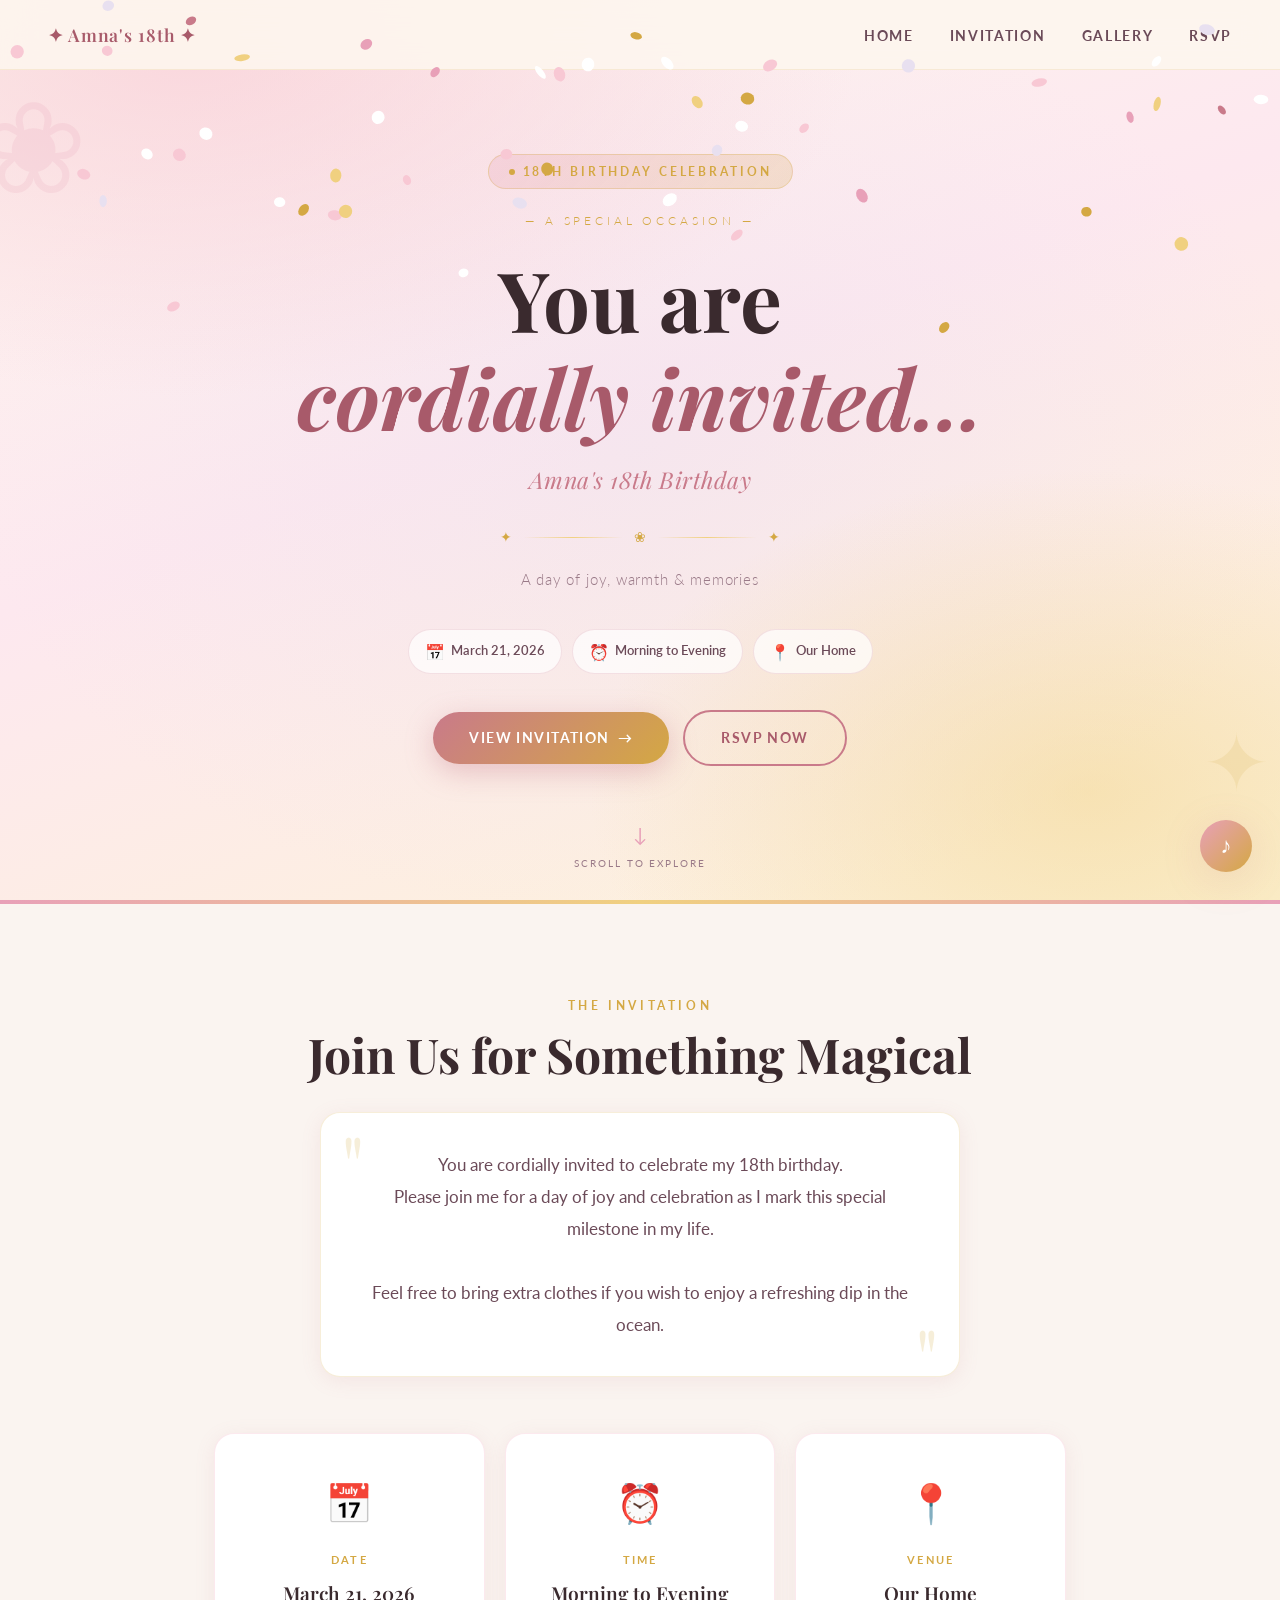
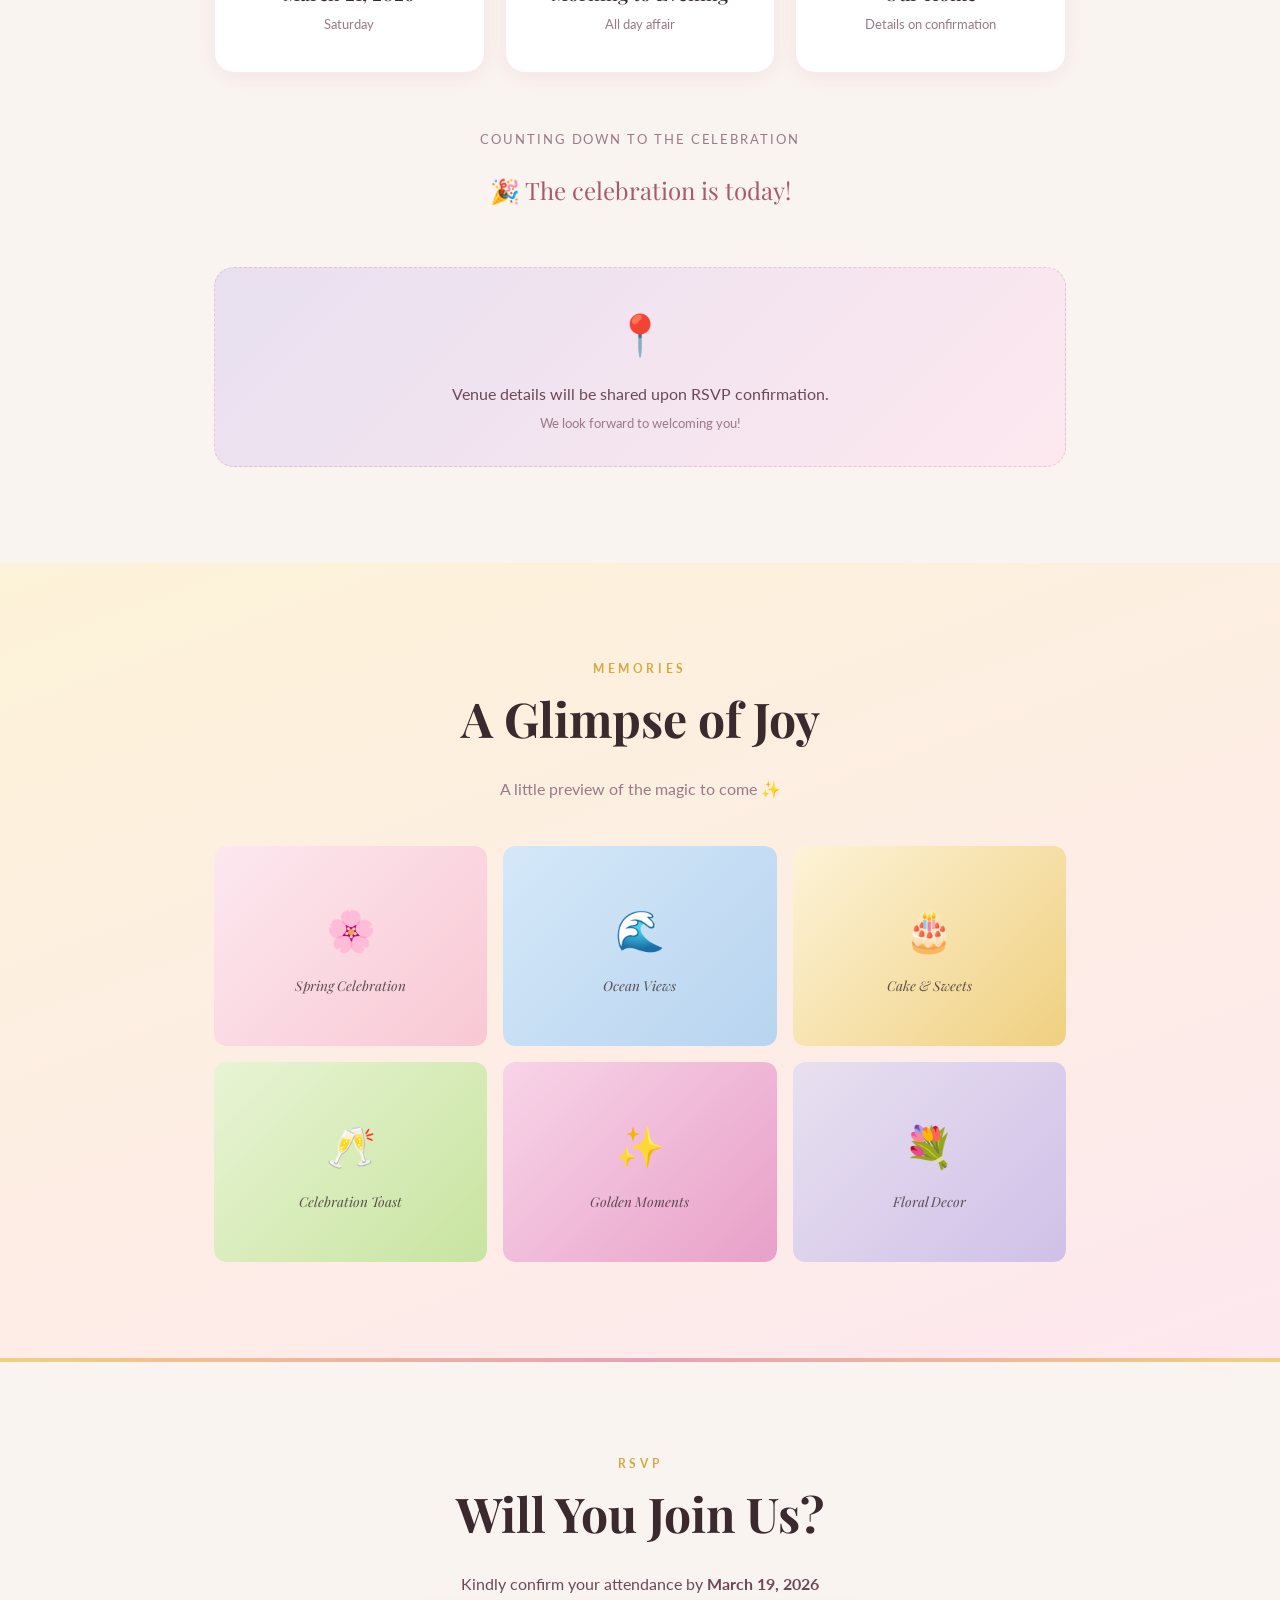
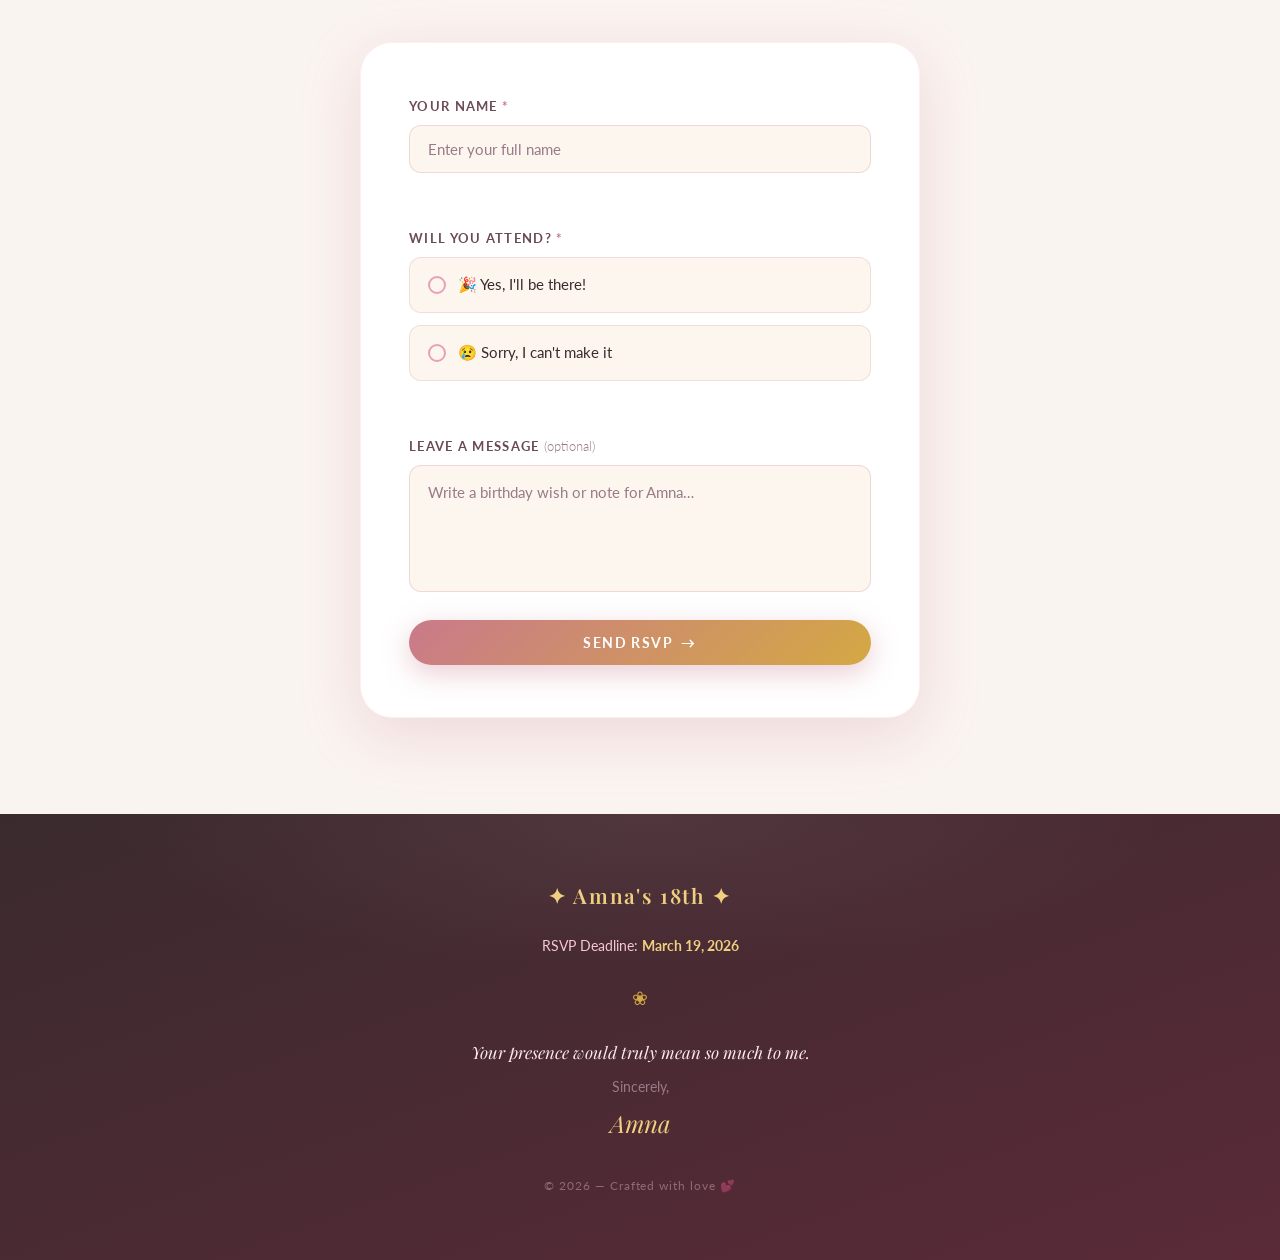
==== index.html @ b39bbbb2 "Add files via upload" ====
<!DOCTYPE html>
<html lang="en">

<head>
    <meta charset="UTF-8" />
    <meta name="viewport" content="width=device-width, initial-scale=1.0" />
    <meta name="description"
        content="You are cordially invited to Amna's 18th Birthday Celebration on March 21, 2026." />
    <title>Amna's 18th Birthday — You're Invited</title>
    <link rel="stylesheet" href="style.css" />
    <link rel="preconnect" href="https://fonts.googleapis.com" />
    <link rel="preconnect" href="https://fonts.gstatic.com" crossorigin />
    <link
        href="https://fonts.googleapis.com/css2?family=Playfair+Display:ital,wght@0,400;0,600;0,700;1,400;1,600&family=Lato:wght@300;400;700&display=swap"
        rel="stylesheet" />
</head>

<body>

    <!-- ═══════════════ CONFETTI CANVAS ═══════════════ -->
    <canvas id="confetti-canvas"></canvas>

    <!-- ═══════════════ SPARKLES BACKGROUND ═══════════════ -->
    <div class="sparkle-bg" id="sparkleBg"></div>

    <!-- ═══════════════ MUSIC TOGGLE ═══════════════ -->
    <button class="music-btn" id="musicToggle" title="Toggle background music" aria-label="Toggle music">
        <span class="music-icon" id="musicIcon">♪</span>
    </button>
    <audio id="bgMusic" loop>
        <!-- Placeholder: user can replace src with an audio file -->
        <source src="" type="audio/mpeg" />
    </audio>

    <!-- ═══════════════ NAVIGATION ═══════════════ -->
    <nav class="navbar" id="navbar">
        <div class="nav-logo">✦ Amna's 18th ✦</div>
        <ul class="nav-links" id="navLinks">
            <li><a href="#home" class="nav-link">Home</a></li>
            <li><a href="#invitation" class="nav-link">Invitation</a></li>
            <li><a href="#gallery" class="nav-link">Gallery</a></li>
            <li><a href="#rsvp" class="nav-link">RSVP</a></li>
        </ul>
        <button class="nav-hamburger" id="navHamburger" aria-label="Toggle menu">
            <span></span><span></span><span></span>
        </button>
    </nav>

    <!-- ═══════════════════════════════════════════════
       SECTION 1 — HERO
  ═══════════════════════════════════════════════ -->
    <section class="hero" id="home">
        <div class="hero-bg-gradient"></div>

        <div class="hero-content" id="heroContent">
            <!-- Badge pill -->
            <div class="hero-badge">
                <span class="hero-badge-dot"></span>
                <span>18th Birthday Celebration</span>
            </div>

            <p class="hero-pre">— a special occasion —</p>
            <h1 class="hero-title">You are<em>cordially invited…</em></h1>
            <p class="hero-subtitle">Amna's 18th Birthday</p>

            <div class="hero-divider">
                <span class="divider-leaf">✦</span>
                <span class="divider-line"></span>
                <span class="divider-flower">❀</span>
                <span class="divider-line"></span>
                <span class="divider-leaf">✦</span>
            </div>

            <p class="hero-tagline">A day of joy, warmth &amp; memories</p>

            <!-- Info chips -->
            <div class="hero-chips">
                <span class="hero-chip"><span class="hero-chip-icon">📅</span>March 21, 2026</span>
                <span class="hero-chip"><span class="hero-chip-icon">⏰</span>Morning to Evening</span>
                <span class="hero-chip"><span class="hero-chip-icon">📍</span>Our Home</span>
            </div>

            <!-- CTA row -->
            <div class="hero-cta-row">
                <a href="#invitation" class="btn btn-primary scroll-btn" id="viewInvite">View Invitation <span
                        class="btn-arrow">→</span></a>
                <a href="#rsvp" class="btn btn-outline scroll-btn">RSVP Now</a>
            </div>
        </div>

        <div class="hero-scroll-hint">
            <span class="scroll-arrow">↓</span>
            <span class="scroll-hint-text">Scroll to explore</span>
        </div>
    </section>


    <!-- ═══════════════════════════════════════════════
       SECTION 2 — INVITATION DETAILS
  ═══════════════════════════════════════════════ -->
    <section class="invitation" id="invitation">
        <div class="section-inner fade-on-scroll">
            <p class="section-label">The Invitation</p>
            <h2 class="section-heading">Join Us for Something Magical</h2>
            <p class="invitation-body">
                You are cordially invited to celebrate my 18th birthday.<br />
                Please join me for a day of joy and celebration as I mark this special milestone in my life.<br /><br />
                Feel free to bring extra clothes if you wish to enjoy a refreshing dip in the ocean.
            </p>

            <!-- Detail Cards -->
            <div class="details-grid">
                <div class="detail-card fade-on-scroll">
                    <div class="detail-icon">📅</div>
                    <h3 class="detail-title">Date</h3>
                    <p class="detail-value">March 21, 2026</p>
                    <p class="detail-sub">Saturday</p>
                </div>
                <div class="detail-card fade-on-scroll">
                    <div class="detail-icon">⏰</div>
                    <h3 class="detail-title">Time</h3>
                    <p class="detail-value">Morning to Evening</p>
                    <p class="detail-sub">All day affair</p>
                </div>
                <div class="detail-card fade-on-scroll">
                    <div class="detail-icon">📍</div>
                    <h3 class="detail-title">Venue</h3>
                    <p class="detail-value">Our Home</p>
                    <p class="detail-sub">Details on confirmation</p>
                </div>
            </div>

            <!-- Countdown Timer -->
            <div class="countdown-wrapper fade-on-scroll">
                <p class="countdown-label">Counting down to the celebration</p>
                <div class="countdown" id="countdown">
                    <div class="countdown-item">
                        <span class="countdown-num" id="cd-days">00</span>
                        <span class="countdown-unit">Days</span>
                    </div>
                    <span class="countdown-sep">:</span>
                    <div class="countdown-item">
                        <span class="countdown-num" id="cd-hours">00</span>
                        <span class="countdown-unit">Hours</span>
                    </div>
                    <span class="countdown-sep">:</span>
                    <div class="countdown-item">
                        <span class="countdown-num" id="cd-mins">00</span>
                        <span class="countdown-unit">Minutes</span>
                    </div>
                    <span class="countdown-sep">:</span>
                    <div class="countdown-item">
                        <span class="countdown-num" id="cd-secs">00</span>
                        <span class="countdown-unit">Seconds</span>
                    </div>
                </div>
                <p id="countdown-done" class="countdown-done hidden">🎉 The celebration is today!</p>
            </div>

            <!-- Map Placeholder -->
            <div class="map-placeholder fade-on-scroll">
                <div class="map-inner">
                    <span class="map-pin">📍</span>
                    <p class="map-text">Venue details will be shared upon RSVP confirmation.</p>
                    <p class="map-sub">We look forward to welcoming you!</p>
                </div>
            </div>
        </div>
    </section>

    <!-- ═══════════════════════════════════════════════
       SECTION 3 — GALLERY
  ═══════════════════════════════════════════════ -->
    <section class="gallery-section" id="gallery">
        <div class="section-inner fade-on-scroll">
            <p class="section-label">Memories</p>
            <h2 class="section-heading">A Glimpse of Joy</h2>
            <p class="gallery-intro">A little preview of the magic to come ✨</p>

            <div class="gallery-grid">
                <div class="gallery-card fade-on-scroll">
                    <div class="gallery-placeholder g1">
                        <span class="gallery-emoji">🌸</span>
                        <p>Spring Celebration</p>
                    </div>
                </div>
                <div class="gallery-card fade-on-scroll">
                    <div class="gallery-placeholder g2">
                        <span class="gallery-emoji">🌊</span>
                        <p>Ocean Views</p>
                    </div>
                </div>
                <div class="gallery-card fade-on-scroll">
                    <div class="gallery-placeholder g3">
                        <span class="gallery-emoji">🎂</span>
                        <p>Cake &amp; Sweets</p>
                    </div>
                </div>
                <div class="gallery-card fade-on-scroll">
                    <div class="gallery-placeholder g4">
                        <span class="gallery-emoji">🥂</span>
                        <p>Celebration Toast</p>
                    </div>
                </div>
                <div class="gallery-card fade-on-scroll">
                    <div class="gallery-placeholder g5">
                        <span class="gallery-emoji">✨</span>
                        <p>Golden Moments</p>
                    </div>
                </div>
                <div class="gallery-card fade-on-scroll">
                    <div class="gallery-placeholder g6">
                        <span class="gallery-emoji">💐</span>
                        <p>Floral Decor</p>
                    </div>
                </div>
            </div>
        </div>
    </section>

    <!-- ═══════════════════════════════════════════════
       SECTION 4 — RSVP
  ═══════════════════════════════════════════════ -->
    <section class="rsvp-section" id="rsvp">
        <div class="section-inner fade-on-scroll">
            <p class="section-label">RSVP</p>
            <h2 class="section-heading">Will You Join Us?</h2>
            <p class="rsvp-intro">Kindly confirm your attendance by <strong>March 19, 2026</strong></p>

            <div class="rsvp-card fade-on-scroll">
                <form id="rsvpForm" class="rsvp-form" novalidate>
                    <div class="form-group">
                        <label for="rsvp-name" class="form-label">Your Name <span class="required">*</span></label>
                        <input type="text" id="rsvp-name" name="name" class="form-input"
                            placeholder="Enter your full name" autocomplete="name" />
                        <span class="form-error" id="name-error"></span>
                    </div>

                    <div class="form-group">
                        <label class="form-label">Will you attend? <span class="required">*</span></label>
                        <div class="radio-group">
                            <label class="radio-label" for="attend-yes">
                                <input type="radio" id="attend-yes" name="attend" value="yes" />
                                <span class="radio-custom"></span>
                                <span class="radio-text">🎉 Yes, I'll be there!</span>
                            </label>
                            <label class="radio-label" for="attend-no">
                                <input type="radio" id="attend-no" name="attend" value="no" />
                                <span class="radio-custom"></span>
                                <span class="radio-text">😢 Sorry, I can't make it</span>
                            </label>
                        </div>
                        <span class="form-error" id="attend-error"></span>
                    </div>

                    <div class="form-group">
                        <label for="rsvp-message" class="form-label">Leave a Message <span
                                class="optional">(optional)</span></label>
                        <textarea id="rsvp-message" name="message" class="form-input form-textarea"
                            placeholder="Write a birthday wish or note for Amna…" rows="4"></textarea>
                    </div>

                    <button type="submit" class="btn btn-primary btn-full" id="rsvpSubmit">
                        <span>Send RSVP</span>
                        <span class="btn-arrow">→</span>
                    </button>
                </form>

                <!-- Confirmation message (hidden by default) -->
                <div class="rsvp-confirm hidden" id="rsvpConfirm">
                    <div class="confirm-icon">🎊</div>
                    <h3 class="confirm-title">Thank you for your response!</h3>
                    <p class="confirm-text" id="confirmText"></p>
                    <button class="btn btn-outline" id="rsvpReset">Submit Another Response</button>
                </div>
            </div>
        </div>
    </section>

    <!-- ═══════════════════════════════════════════════
       FOOTER
  ═══════════════════════════════════════════════ -->
    <footer class="footer">
        <div class="footer-inner">
            <div class="footer-logo">✦ Amna's 18th ✦</div>
            <p class="footer-deadline">RSVP Deadline: <strong>March 19, 2026</strong></p>
            <div class="footer-divider">❀</div>
            <p class="footer-message">Your presence would truly mean so much to me.</p>
            <p class="footer-sign">Sincerely,</p>
            <p class="footer-name">Amna</p>
            <p class="footer-copy">© 2026 — Crafted with love 💕</p>
        </div>
    </footer>

    <script src="script.js"></script>
</body>

</html>
---- style.css ----
/* ═══════════════════════════════════════════════════════════
   AMNA'S 18TH BIRTHDAY — style.css
═══════════════════════════════════════════════════════════ */
:root {
    --pink: #f8c8d4;
    --pink-deep: #e8a0b8;
    --pink-soft: #fde8ef;
    --gold: #d4a843;
    --gold-light: #f0d080;
    --gold-pale: #fdf3d8;
    --ivory: #fdf6ee;
    --cream: #faf4f0;
    --beige: #f5e6d3;
    --rose: #c97a8a;
    --rose-dark: #a85a6a;
    --lavender: #e8e0f0;
    --text-dark: #3a2a2e;
    --text-mid: #6b4a58;
    --text-light: #9a7a88;
    --white: #ffffff;
    --shadow-sm: 0 4px 20px rgba(200, 120, 140, .12);
    --shadow-md: 0 8px 40px rgba(200, 120, 140, .18);
    --shadow-lg: 0 16px 60px rgba(200, 120, 140, .22);
    --radius-sm: 12px;
    --radius-md: 20px;
    --radius-lg: 32px;
    --t-fast: .2s ease;
    --t-med: .4s ease;
    --t-slow: .7s cubic-bezier(.4, 0, .2, 1);
}

*,
*::before,
*::after {
    box-sizing: border-box;
    margin: 0;
    padding: 0
}

html {
    scroll-behavior: smooth;
    font-size: 16px
}

body {
    font-family: 'Lato', sans-serif;
    background: var(--ivory);
    color: var(--text-dark);
    overflow-x: hidden;
    line-height: 1.7
}

/* ── Confetti Canvas ── */
#confetti-canvas {
    position: fixed;
    top: 0;
    left: 0;
    width: 100%;
    height: 100%;
    pointer-events: none;
    z-index: 9999
}

/* ── Sparkle ── */
.sparkle-bg {
    position: fixed;
    inset: 0;
    pointer-events: none;
    z-index: 0;
    overflow: hidden
}

.sparkle {
    position: absolute;
    border-radius: 50%;
    opacity: 0;
    animation: sparkleFade var(--dur, 4s) ease-in-out var(--delay, 0s) infinite
}

@keyframes sparkleFade {
    0% {
        opacity: 0;
        transform: scale(.5) translateY(0)
    }

    40% {
        opacity: .8;
        transform: scale(1.2) translateY(-20px)
    }

    100% {
        opacity: 0;
        transform: scale(.8) translateY(-60px)
    }
}

/* ── Music Button ── */
.music-btn {
    position: fixed;
    bottom: 28px;
    right: 28px;
    z-index: 500;
    width: 52px;
    height: 52px;
    border-radius: 50%;
    border: none;
    background: linear-gradient(135deg, var(--pink-deep), var(--gold));
    color: var(--white);
    font-size: 1.4rem;
    cursor: pointer;
    box-shadow: var(--shadow-md);
    transition: transform var(--t-fast), box-shadow var(--t-fast);
    display: flex;
    align-items: center;
    justify-content: center
}

.music-btn:hover {
    transform: scale(1.1);
    box-shadow: var(--shadow-lg)
}

.music-icon {
    display: inline-block;
    transition: transform var(--t-med)
}

.music-btn.playing .music-icon {
    animation: spin 3s linear infinite
}

@keyframes spin {
    to {
        transform: rotate(360deg)
    }
}

/* ═══ NAVIGATION ═══ */
.navbar {
    position: fixed;
    top: 0;
    left: 0;
    right: 0;
    z-index: 100;
    display: flex;
    align-items: center;
    justify-content: space-between;
    padding: 0 48px;
    height: 70px;
    background: rgba(253, 246, 238, .88);
    backdrop-filter: blur(16px);
    -webkit-backdrop-filter: blur(16px);
    border-bottom: 1px solid rgba(212, 168, 67, .15);
    transition: box-shadow var(--t-med)
}

.navbar.scrolled {
    box-shadow: var(--shadow-sm)
}

.nav-logo {
    font-family: 'Playfair Display', serif;
    font-size: 1.1rem;
    font-weight: 600;
    color: var(--rose-dark);
    letter-spacing: .05em;
    white-space: nowrap
}

.nav-links {
    display: flex;
    list-style: none;
    gap: 36px
}

.nav-link {
    text-decoration: none;
    font-family: 'Lato', sans-serif;
    font-size: .875rem;
    font-weight: 700;
    letter-spacing: .12em;
    text-transform: uppercase;
    color: var(--text-mid);
    position: relative;
    padding-bottom: 4px;
    transition: color var(--t-fast)
}

.nav-link::after {
    content: '';
    position: absolute;
    bottom: 0;
    left: 0;
    width: 0;
    height: 2px;
    background: linear-gradient(90deg, var(--pink-deep), var(--gold));
    border-radius: 2px;
    transition: width var(--t-med)
}

.nav-link:hover {
    color: var(--rose-dark)
}

.nav-link:hover::after {
    width: 100%
}

.nav-hamburger {
    display: none;
    flex-direction: column;
    gap: 5px;
    background: none;
    border: none;
    cursor: pointer;
    padding: 4px
}

.nav-hamburger span {
    display: block;
    width: 24px;
    height: 2px;
    background: var(--rose-dark);
    border-radius: 2px;
    transition: var(--t-med)
}

/* ═══ HERO ═══ */
.hero {
    min-height: 100vh;
    min-height: 100dvh;
    display: flex;
    flex-direction: column;
    align-items: center;
    justify-content: center;
    position: relative;
    overflow: hidden;
    padding: 90px 24px 70px;
    text-align: center
}

.hero-bg-gradient {
    position: absolute;
    inset: 0;
    background:
        radial-gradient(ellipse 80% 60% at 15% 5%, rgba(248, 200, 212, .65) 0%, transparent 65%),
        radial-gradient(ellipse 60% 55% at 85% 88%, rgba(240, 208, 128, .45) 0%, transparent 65%),
        radial-gradient(ellipse 70% 70% at 50% 50%, rgba(232, 224, 240, .35) 0%, transparent 75%),
        linear-gradient(160deg, #fdf6ee 0%, #fde8ef 45%, #fdf3d8 100%);
    z-index: -1
}

/* Decorative corner petals */
.hero-bg-gradient::before {
    content: '❀';
    position: absolute;
    font-size: 8rem;
    color: rgba(232, 160, 184, .18);
    top: 80px;
    left: -20px;
    line-height: 1;
    pointer-events: none;
    animation: floatPetal 6s ease-in-out infinite
}

.hero-bg-gradient::after {
    content: '✦';
    position: absolute;
    font-size: 5rem;
    color: rgba(212, 168, 67, .14);
    bottom: 100px;
    right: 10px;
    line-height: 1;
    pointer-events: none;
    animation: floatPetal 8s ease-in-out 2s infinite
}

@keyframes floatPetal {

    0%,
    100% {
        transform: translateY(0) rotate(0deg);
    }

    50% {
        transform: translateY(-18px) rotate(8deg);
    }
}

/* Ribbon badge top */
.hero-badge {
    display: inline-flex;
    align-items: center;
    gap: 8px;
    background: linear-gradient(135deg, rgba(232, 160, 184, .25), rgba(212, 168, 67, .2));
    border: 1px solid rgba(212, 168, 67, .3);
    border-radius: 50px;
    padding: 7px 20px;
    font-size: .72rem;
    font-weight: 700;
    letter-spacing: .25em;
    text-transform: uppercase;
    color: var(--gold);
    margin-bottom: 22px;
    backdrop-filter: blur(8px);
    -webkit-backdrop-filter: blur(8px)
}

.hero-badge-dot {
    width: 6px;
    height: 6px;
    border-radius: 50%;
    background: var(--gold);
    animation: pulse 2s infinite
}

@keyframes pulse {

    0%,
    100% {
        opacity: 1;
        transform: scale(1);
    }

    50% {
        opacity: .4;
        transform: scale(.6);
    }
}

.hero-content {
    position: relative;
    z-index: 1;
    max-width: 700px;
    /* Always visible — animation added via JS */
    opacity: 1;
    transform: none
}

/* JS adds this class to trigger the entry animation */
.hero-content.animate-in {
    animation: heroFadeUp .9s cubic-bezier(.4, 0, .2, 1) both
}

@keyframes heroFadeUp {
    from {
        opacity: 0;
        transform: translateY(32px);
    }

    to {
        opacity: 1;
        transform: translateY(0);
    }
}

.hero-pre {
    font-size: .75rem;
    font-weight: 300;
    letter-spacing: .32em;
    text-transform: uppercase;
    color: var(--gold);
    margin-bottom: 18px
}

.hero-title {
    font-family: 'Playfair Display', serif;
    font-size: clamp(2.6rem, 7vw, 5.2rem);
    font-weight: 700;
    line-height: 1.18;
    color: var(--text-dark);
    margin-bottom: 14px
}

.hero-title em {
    font-style: italic;
    color: var(--rose-dark);
    display: block
}

.hero-subtitle {
    font-family: 'Playfair Display', serif;
    font-size: clamp(1rem, 3vw, 1.45rem);
    font-weight: 400;
    font-style: italic;
    color: var(--rose);
    margin-bottom: 26px;
    letter-spacing: .02em
}

.hero-divider {
    display: flex;
    align-items: center;
    justify-content: center;
    gap: 12px;
    margin: 0 auto 18px;
    max-width: 280px
}

.divider-line {
    flex: 1;
    height: 1px;
    background: linear-gradient(90deg, transparent, var(--gold-light), transparent)
}

.divider-leaf,
.divider-flower {
    color: var(--gold);
    font-size: .85rem
}

.hero-tagline {
    font-size: .95rem;
    color: var(--text-light);
    font-weight: 300;
    letter-spacing: .06em;
    margin-bottom: 36px
}

/* Pill info strip */
.hero-chips {
    display: flex;
    align-items: center;
    justify-content: center;
    flex-wrap: wrap;
    gap: 10px;
    margin-bottom: 36px
}

.hero-chip {
    display: inline-flex;
    align-items: center;
    gap: 6px;
    padding: 8px 16px;
    background: rgba(255, 255, 255, .7);
    border: 1px solid rgba(201, 122, 138, .2);
    border-radius: 50px;
    font-size: .8rem;
    color: var(--text-mid);
    font-weight: 600;
    backdrop-filter: blur(6px);
    -webkit-backdrop-filter: blur(6px)
}

.hero-chip-icon {
    font-size: 1rem
}

.hero-cta-row {
    display: flex;
    align-items: center;
    justify-content: center;
    gap: 14px;
    flex-wrap: wrap
}

.hero-scroll-hint {
    position: absolute;
    bottom: 28px;
    left: 50%;
    transform: translateX(-50%);
    display: flex;
    flex-direction: column;
    align-items: center;
    gap: 4px
}

.scroll-arrow {
    display: inline-block;
    font-size: 1.2rem;
    color: var(--pink-deep);
    animation: bounce 2s ease-in-out infinite
}

.scroll-hint-text {
    font-size: .62rem;
    letter-spacing: .2em;
    text-transform: uppercase;
    color: var(--text-light)
}

@keyframes bounce {

    0%,
    100% {
        transform: translateY(0);
    }

    50% {
        transform: translateY(8px);
    }
}

/* ═══ BUTTONS ═══ */
.btn {
    display: inline-flex;
    align-items: center;
    gap: 8px;
    padding: 14px 36px;
    border-radius: 50px;
    font-family: 'Lato', sans-serif;
    font-size: .9rem;
    font-weight: 700;
    letter-spacing: .1em;
    text-transform: uppercase;
    text-decoration: none;
    cursor: pointer;
    border: none;
    transition: transform var(--t-fast), box-shadow var(--t-fast), background var(--t-fast)
}

.btn-primary {
    background: linear-gradient(135deg, var(--rose) 0%, var(--gold) 100%);
    color: var(--white);
    box-shadow: 0 8px 28px rgba(201, 122, 138, .38)
}

.btn-primary:hover {
    transform: translateY(-3px);
    box-shadow: 0 14px 40px rgba(201, 122, 138, .48)
}

.btn-outline {
    background: transparent;
    color: var(--rose-dark);
    border: 2px solid var(--rose)
}

.btn-outline:hover {
    background: var(--pink-soft);
    transform: translateY(-2px)
}

.btn-full {
    width: 100%;
    justify-content: center
}

.btn-arrow {
    display: inline-block;
    transition: transform var(--t-fast)
}

.btn:hover .btn-arrow {
    transform: translateX(4px)
}

/* ═══ SHARED SECTION ═══ */
.section-inner {
    max-width: 900px;
    margin: 0 auto;
    padding: 96px 24px;
    text-align: center
}

.section-label {
    font-size: .75rem;
    font-weight: 700;
    letter-spacing: .3em;
    text-transform: uppercase;
    color: var(--gold);
    margin-bottom: 10px
}

.section-heading {
    font-family: 'Playfair Display', serif;
    font-size: clamp(2rem, 5vw, 3rem);
    font-weight: 700;
    color: var(--text-dark);
    margin-bottom: 28px;
    line-height: 1.2
}

/* ═══ INVITATION ═══ */
.invitation {
    background: var(--cream);
    position: relative
}

.invitation::before {
    content: '';
    position: absolute;
    top: 0;
    left: 0;
    right: 0;
    height: 4px;
    background: linear-gradient(90deg, var(--pink-deep), var(--gold-light), var(--pink-deep))
}

.invitation-body {
    font-size: 1.05rem;
    color: var(--text-mid);
    line-height: 1.9;
    max-width: 640px;
    margin: 0 auto 56px;
    background: var(--white);
    padding: 36px 40px;
    border-radius: var(--radius-md);
    border: 1px solid rgba(212, 168, 67, .2);
    box-shadow: var(--shadow-sm);
    position: relative
}

.invitation-body::before,
.invitation-body::after {
    content: '"';
    font-family: 'Playfair Display', serif;
    font-size: 5rem;
    color: rgba(212, 168, 67, .2);
    position: absolute;
    line-height: 1
}

.invitation-body::before {
    top: 10px;
    left: 20px
}

.invitation-body::after {
    content: '"';
    bottom: -20px;
    right: 20px
}

/* Detail Cards */
.details-grid {
    display: grid;
    grid-template-columns: repeat(3, 1fr);
    gap: 20px;
    margin-bottom: 56px
}

.detail-card {
    background: var(--white);
    border-radius: var(--radius-md);
    padding: 36px 20px;
    box-shadow: var(--shadow-sm);
    border: 1px solid rgba(248, 200, 212, .4);
    transition: transform var(--t-med), box-shadow var(--t-med)
}

.detail-card:hover {
    transform: translateY(-6px);
    box-shadow: var(--shadow-md)
}

.detail-icon {
    font-size: 2.4rem;
    margin-bottom: 14px;
    display: block
}

.detail-title {
    font-family: 'Lato', sans-serif;
    font-size: .7rem;
    font-weight: 700;
    text-transform: uppercase;
    letter-spacing: .2em;
    color: var(--gold);
    margin-bottom: 8px
}

.detail-value {
    font-family: 'Playfair Display', serif;
    font-size: 1.2rem;
    font-weight: 600;
    color: var(--text-dark);
    margin-bottom: 4px
}

.detail-sub {
    font-size: .82rem;
    color: var(--text-light)
}

/* Countdown */
.countdown-wrapper {
    margin-bottom: 56px
}

.countdown-label {
    font-size: .8rem;
    letter-spacing: .15em;
    text-transform: uppercase;
    color: var(--text-light);
    margin-bottom: 20px
}

.countdown {
    display: inline-flex;
    align-items: center;
    gap: 8px;
    background: linear-gradient(135deg, var(--white), var(--gold-pale));
    border-radius: var(--radius-md);
    padding: 24px 40px;
    box-shadow: var(--shadow-sm);
    border: 1px solid rgba(212, 168, 67, .25)
}

.countdown-item {
    display: flex;
    flex-direction: column;
    align-items: center;
    min-width: 64px
}

.countdown-num {
    font-family: 'Playfair Display', serif;
    font-size: clamp(1.8rem, 4vw, 2.6rem);
    font-weight: 700;
    color: var(--rose-dark);
    line-height: 1;
    display: block
}

.countdown-unit {
    font-size: .65rem;
    text-transform: uppercase;
    letter-spacing: .15em;
    color: var(--text-light);
    margin-top: 6px
}

.countdown-sep {
    font-family: 'Playfair Display', serif;
    font-size: 2rem;
    color: var(--gold);
    margin-bottom: 12px;
    padding: 0 4px
}

.countdown-done {
    font-family: 'Playfair Display', serif;
    font-size: 1.5rem;
    color: var(--rose-dark);
    margin-top: 16px
}

/* Map Placeholder */
.map-placeholder {
    border-radius: var(--radius-md);
    overflow: hidden;
    background: linear-gradient(135deg, var(--lavender) 0%, var(--pink-soft) 100%);
    height: 200px;
    display: flex;
    align-items: center;
    justify-content: center;
    border: 1px dashed rgba(201, 122, 138, .3)
}

.map-inner {
    text-align: center
}

.map-pin {
    font-size: 2.5rem;
    display: block;
    margin-bottom: 12px
}

.map-text {
    font-size: 1rem;
    color: var(--text-mid);
    margin-bottom: 4px
}

.map-sub {
    font-size: .82rem;
    color: var(--text-light)
}

/* ═══ GALLERY ═══ */
.gallery-section {
    background: linear-gradient(160deg, var(--gold-pale) 0%, var(--pink-soft) 100%)
}

.gallery-intro {
    color: var(--text-light);
    font-size: 1rem;
    margin-bottom: 44px
}

.gallery-grid {
    display: grid;
    grid-template-columns: repeat(3, 1fr);
    gap: 16px
}

.gallery-card {
    border-radius: var(--radius-sm);
    overflow: hidden
}

.gallery-placeholder {
    height: 200px;
    display: flex;
    flex-direction: column;
    align-items: center;
    justify-content: center;
    gap: 10px;
    border-radius: var(--radius-sm);
    transition: transform var(--t-med), box-shadow var(--t-med);
    cursor: default
}

.gallery-placeholder:hover {
    transform: scale(1.04);
    box-shadow: var(--shadow-md)
}

.gallery-placeholder p {
    font-family: 'Playfair Display', serif;
    font-size: .85rem;
    font-style: italic;
    color: var(--text-dark);
    opacity: .8
}

.gallery-emoji {
    font-size: 2.5rem
}

.g1 {
    background: linear-gradient(135deg, #fde8ef, #f8c8d4)
}

.g2 {
    background: linear-gradient(135deg, #d4e8f8, #b8d4f0)
}

.g3 {
    background: linear-gradient(135deg, #fdf3d8, #f0d080)
}

.g4 {
    background: linear-gradient(135deg, #e8f4d4, #c8e4a0)
}

.g5 {
    background: linear-gradient(135deg, #f8d4e8, #e8a0c8)
}

.g6 {
    background: linear-gradient(135deg, #e8e0f0, #d0c0e8)
}

/* ═══ RSVP ═══ */
.rsvp-section {
    background: var(--cream);
    position: relative
}

.rsvp-section::before {
    content: '';
    position: absolute;
    top: 0;
    left: 0;
    right: 0;
    height: 4px;
    background: linear-gradient(90deg, var(--gold-light), var(--pink-deep), var(--gold-light))
}

.rsvp-intro {
    color: var(--text-mid);
    font-size: 1rem;
    margin-bottom: 44px
}

.rsvp-card {
    background: var(--white);
    border-radius: var(--radius-lg);
    padding: 52px 48px;
    max-width: 560px;
    margin: 0 auto;
    box-shadow: var(--shadow-lg);
    border: 1px solid rgba(248, 200, 212, .3)
}

.rsvp-form {
    display: flex;
    flex-direction: column;
    gap: 28px
}

.form-group {
    display: flex;
    flex-direction: column;
    gap: 8px;
    text-align: left
}

.form-label {
    font-size: .82rem;
    font-weight: 700;
    letter-spacing: .1em;
    text-transform: uppercase;
    color: var(--text-mid)
}

.required {
    color: var(--rose)
}

.optional {
    font-weight: 300;
    text-transform: none;
    letter-spacing: 0;
    color: var(--text-light)
}

.form-input {
    width: 100%;
    padding: 14px 18px;
    border: 1.5px solid rgba(201, 122, 138, .25);
    border-radius: var(--radius-sm);
    font-family: 'Lato', sans-serif;
    font-size: .95rem;
    color: var(--text-dark);
    background: var(--ivory);
    transition: border-color var(--t-fast), box-shadow var(--t-fast);
    outline: none;
    resize: none
}

.form-input:focus {
    border-color: var(--pink-deep);
    box-shadow: 0 0 0 4px rgba(232, 160, 184, .15)
}

.form-input::placeholder {
    color: var(--text-light)
}

.form-textarea {
    line-height: 1.6
}

.form-error {
    font-size: .8rem;
    color: var(--rose-dark);
    min-height: 18px;
    display: block
}

.radio-group {
    display: flex;
    flex-direction: column;
    gap: 12px
}

.radio-label {
    display: flex;
    align-items: center;
    gap: 12px;
    cursor: pointer;
    padding: 14px 18px;
    border-radius: var(--radius-sm);
    border: 1.5px solid rgba(201, 122, 138, .2);
    background: var(--ivory);
    transition: border-color var(--t-fast), background var(--t-fast)
}

.radio-label:hover {
    border-color: var(--pink-deep);
    background: var(--pink-soft)
}

.radio-label input[type="radio"] {
    display: none
}

.radio-custom {
    width: 18px;
    height: 18px;
    border-radius: 50%;
    border: 2px solid var(--pink-deep);
    flex-shrink: 0;
    position: relative;
    transition: border-color var(--t-fast)
}

.radio-custom::after {
    content: '';
    position: absolute;
    inset: 3px;
    border-radius: 50%;
    background: var(--rose);
    transform: scale(0);
    transition: transform var(--t-fast)
}

.radio-label input:checked~.radio-custom::after {
    transform: scale(1)
}

.radio-label input:checked~.radio-custom {
    border-color: var(--rose)
}

.radio-label:has(input:checked) {
    border-color: var(--pink-deep);
    background: var(--pink-soft)
}

.radio-text {
    font-size: .95rem;
    color: var(--text-dark)
}

.rsvp-confirm {
    text-align: center;
    padding: 20px 0;
    animation: fadeUp .6s ease
}

.confirm-icon {
    font-size: 3.5rem;
    margin-bottom: 16px;
    display: block;
    animation: pop .5s cubic-bezier(.36, .07, .19, .97) .2s both
}

@keyframes pop {
    0% {
        transform: scale(0)
    }

    80% {
        transform: scale(1.15)
    }

    100% {
        transform: scale(1)
    }
}

.confirm-title {
    font-family: 'Playfair Display', serif;
    font-size: 1.6rem;
    color: var(--text-dark);
    margin-bottom: 12px
}

.confirm-text {
    color: var(--text-mid);
    font-size: 1rem;
    margin-bottom: 28px;
    line-height: 1.7
}

/* ═══ FOOTER ═══ */
.footer {
    background: linear-gradient(160deg, var(--text-dark) 0%, #5a2a38 100%);
    color: var(--pink-soft);
    text-align: center;
    padding: 64px 24px;
    position: relative;
    overflow: hidden
}

.footer::before {
    content: '';
    position: absolute;
    inset: 0;
    background: radial-gradient(ellipse 60% 50% at 50% 0%, rgba(248, 200, 212, .08) 0%, transparent 70%)
}

.footer-inner {
    position: relative;
    z-index: 1
}

.footer-logo {
    font-family: 'Playfair Display', serif;
    font-size: 1.3rem;
    font-weight: 600;
    color: var(--gold-light);
    margin-bottom: 20px;
    letter-spacing: .08em
}

.footer-deadline {
    font-size: .88rem;
    color: var(--pink);
    margin-bottom: 24px
}

.footer-deadline strong {
    color: var(--gold-light)
}

.footer-divider {
    font-size: 1.2rem;
    color: var(--gold);
    margin-bottom: 24px
}

.footer-message {
    font-family: 'Playfair Display', serif;
    font-size: 1.05rem;
    font-style: italic;
    color: var(--pink-soft);
    margin: 0 auto 8px;
    max-width: 420px
}

.footer-sign {
    font-size: .88rem;
    color: var(--text-light);
    margin-bottom: 4px
}

.footer-name {
    font-family: 'Playfair Display', serif;
    font-size: 1.5rem;
    font-style: italic;
    color: var(--gold-light);
    margin-bottom: 32px
}

.footer-copy {
    font-size: .75rem;
    color: rgba(248, 200, 212, .4);
    letter-spacing: .08em
}

/* ═══ ANIMATIONS ═══ */

/* .fade-in is no longer used on hero — hero-content stays opacity:1 by default.
   Kept here for any other potential uses. */
@keyframes fadeUp {
    from {
        opacity: 0;
        transform: translateY(28px);
    }

    to {
        opacity: 1;
        transform: translateY(0);
    }
}

.fade-on-scroll {
    opacity: 0;
    transform: translateY(36px);
    transition: opacity .7s ease, transform .7s ease
}

.fade-on-scroll.visible {
    opacity: 1;
    transform: translateY(0)
}

.hidden {
    display: none !important
}

/* ═══════════════════════════════════════════════
   RESPONSIVE — TABLET ≤ 768px
═══════════════════════════════════════════════ */
@media (max-width: 768px) {

    /* Nav */
    .navbar {
        padding: 0 20px;
        height: 62px;
    }

    .nav-links {
        position: fixed;
        top: 62px;
        left: 0;
        right: 0;
        background: rgba(253, 246, 238, .97);
        flex-direction: column;
        align-items: center;
        gap: 0;
        padding: 0;
        max-height: 0;
        overflow: hidden;
        transition: max-height .5s cubic-bezier(.4, 0, .2, 1), padding .4s ease;
        border-bottom: 1px solid rgba(212, 168, 67, .2);
        box-shadow: 0 8px 24px rgba(200, 120, 140, .1)
    }

    .nav-links.open {
        max-height: 320px;
        padding: 16px 0;
    }

    .nav-links li {
        width: 100%;
        text-align: center;
    }

    .nav-link {
        display: block;
        padding: 15px 0;
        font-size: .95rem;
    }

    .nav-hamburger {
        display: flex;
    }

    /* Hero */
    .hero {
        padding: 80px 20px 64px;
    }

    .hero-chips {
        gap: 8px;
    }

    .hero-chip {
        font-size: .76rem;
        padding: 7px 14px;
    }

    .hero-cta-row {
        flex-direction: column;
        gap: 12px;
        width: 100%;
    }

    .hero-cta-row .btn {
        width: 100%;
        max-width: 320px;
        justify-content: center;
    }

    .hero-bg-gradient::before {
        font-size: 5rem;
    }

    .hero-bg-gradient::after {
        font-size: 3rem;
    }

    /* Sections */
    .section-inner {
        padding: 72px 20px;
    }

    /* Invitation */
    .invitation-body {
        padding: 28px 22px;
    }

    .details-grid {
        grid-template-columns: 1fr;
        gap: 14px;
    }

    /* Countdown */
    .countdown {
        padding: 22px 18px;
        gap: 6px;
    }

    .countdown-item {
        min-width: 52px;
    }

    .countdown-sep {
        font-size: 1.5rem;
    }

    /* Gallery */
    .gallery-grid {
        grid-template-columns: repeat(2, 1fr);
        gap: 12px;
    }

    .gallery-placeholder {
        height: 160px;
    }

    /* RSVP */
    .rsvp-card {
        padding: 36px 24px;
    }
}

/* ═══════════════════════════════════════════════
   RESPONSIVE — PHONE ≤ 480px
═══════════════════════════════════════════════ */
@media (max-width: 480px) {

    /* Nav */
    .nav-logo {
        font-size: .95rem;
    }

    .navbar {
        height: 58px;
    }

    .nav-links {
        top: 58px;
    }

    /* Hero */
    .hero {
        padding: 70px 18px 56px;
    }

    .hero-badge {
        font-size: .66rem;
        padding: 6px 16px;
        letter-spacing: .18em;
    }

    .hero-title {
        font-size: clamp(2.1rem, 10vw, 2.9rem);
        line-height: 1.2;
    }

    .hero-subtitle {
        font-size: 1rem;
        margin-bottom: 18px;
    }

    .hero-tagline {
        font-size: .86rem;
        margin-bottom: 22px;
    }

    .hero-chips {
        flex-direction: column;
        align-items: center;
        gap: 8px;
        margin-bottom: 26px;
    }

    .hero-chip {
        width: 100%;
        max-width: 270px;
        justify-content: center;
        font-size: .8rem;
    }

    .hero-cta-row .btn {
        font-size: .85rem;
        padding: 14px 22px;
    }

    .hero-pre {
        font-size: .7rem;
    }

    .hero-divider {
        max-width: 220px;
    }

    /* Sections */
    .section-inner {
        padding: 60px 18px;
    }

    .section-heading {
        font-size: clamp(1.55rem, 7vw, 2.1rem);
    }

    .section-label {
        font-size: .68rem;
    }

    /* Invitation body */
    .invitation-body {
        font-size: .95rem;
        padding: 24px 18px;
        margin-bottom: 32px
    }

    .invitation-body::before,
    .invitation-body::after {
        font-size: 3.5rem;
    }

    /* Detail cards — horizontal layout on phone */
    .detail-card {
        flex-direction: row;
        align-items: center;
        gap: 16px;
        text-align: left;
        padding: 20px 18px
    }

    .detail-icon {
        font-size: 1.9rem;
        margin-bottom: 0;
        flex-shrink: 0;
    }

    .detail-title {
        margin-bottom: 3px;
    }

    /* Countdown — wrap, hide separators */
    .countdown {
        flex-wrap: wrap;
        justify-content: center;
        gap: 14px;
        padding: 20px 12px
    }

    .countdown-sep {
        display: none;
    }

    .countdown-item {
        min-width: 58px;
    }

    .countdown-num {
        font-size: clamp(1.5rem, 8vw, 2rem);
    }

    .countdown-unit {
        font-size: .6rem;
    }

    /* Map placeholder */
    .map-placeholder {
        height: 140px;
    }

    .map-text {
        font-size: .88rem;
    }

    /* Gallery */
    .gallery-grid {
        grid-template-columns: 1fr 1fr;
        gap: 10px;
    }

    .gallery-placeholder {
        height: 130px;
    }

    .gallery-emoji {
        font-size: 1.9rem;
    }

    .gallery-placeholder p {
        font-size: .78rem;
    }

    /* RSVP */
    .rsvp-card {
        padding: 28px 16px;
        border-radius: var(--radius-md);
        margin: 0 2px
    }

    .rsvp-form {
        gap: 18px;
    }

    .form-input {
        padding: 13px 14px;
        font-size: .9rem;
    }

    .radio-label {
        padding: 13px 14px;
    }

    .radio-text {
        font-size: .88rem;
    }

    .btn-full {
        padding: 15px 20px;
        font-size: .85rem;
    }

    .form-label {
        font-size: .76rem;
    }

    /* RSVP Confirmation */
    .confirm-icon {
        font-size: 2.8rem;
    }

    .confirm-title {
        font-size: 1.25rem;
    }

    .confirm-text {
        font-size: .92rem;
    }

    /* Footer */
    .footer {
        padding: 48px 18px;
    }

    .footer-logo {
        font-size: 1.1rem;
    }

    .footer-message {
        font-size: .95rem;
    }

    .footer-name {
        font-size: 1.3rem;
    }

    /* Music button */
    .music-btn {
        width: 46px;
        height: 46px;
        font-size: 1.2rem;
        bottom: 18px;
        right: 14px;
    }
}

/* ─── Very small phones ≤ 360px ─── */
@media (max-width: 360px) {
    .hero-title {
        font-size: 2rem;
    }

    .hero-chips {
        display: none;
    }

    /* hide on very small screens */
    .section-inner {
        padding: 52px 16px;
    }

    .rsvp-card {
        padding: 24px 14px;
    }
}

/* ─── Reduced Motion ─── */
@media (prefers-reduced-motion: reduce) {

    *,
    *::before,
    *::after {
        animation-duration: .01ms !important;
        transition-duration: .01ms !important;
    }

    .hero-content.animate-in {
        animation: none !important;
        opacity: 1 !important;
        transform: none !important;
    }

    .sparkle {
        display: none;
    }
}
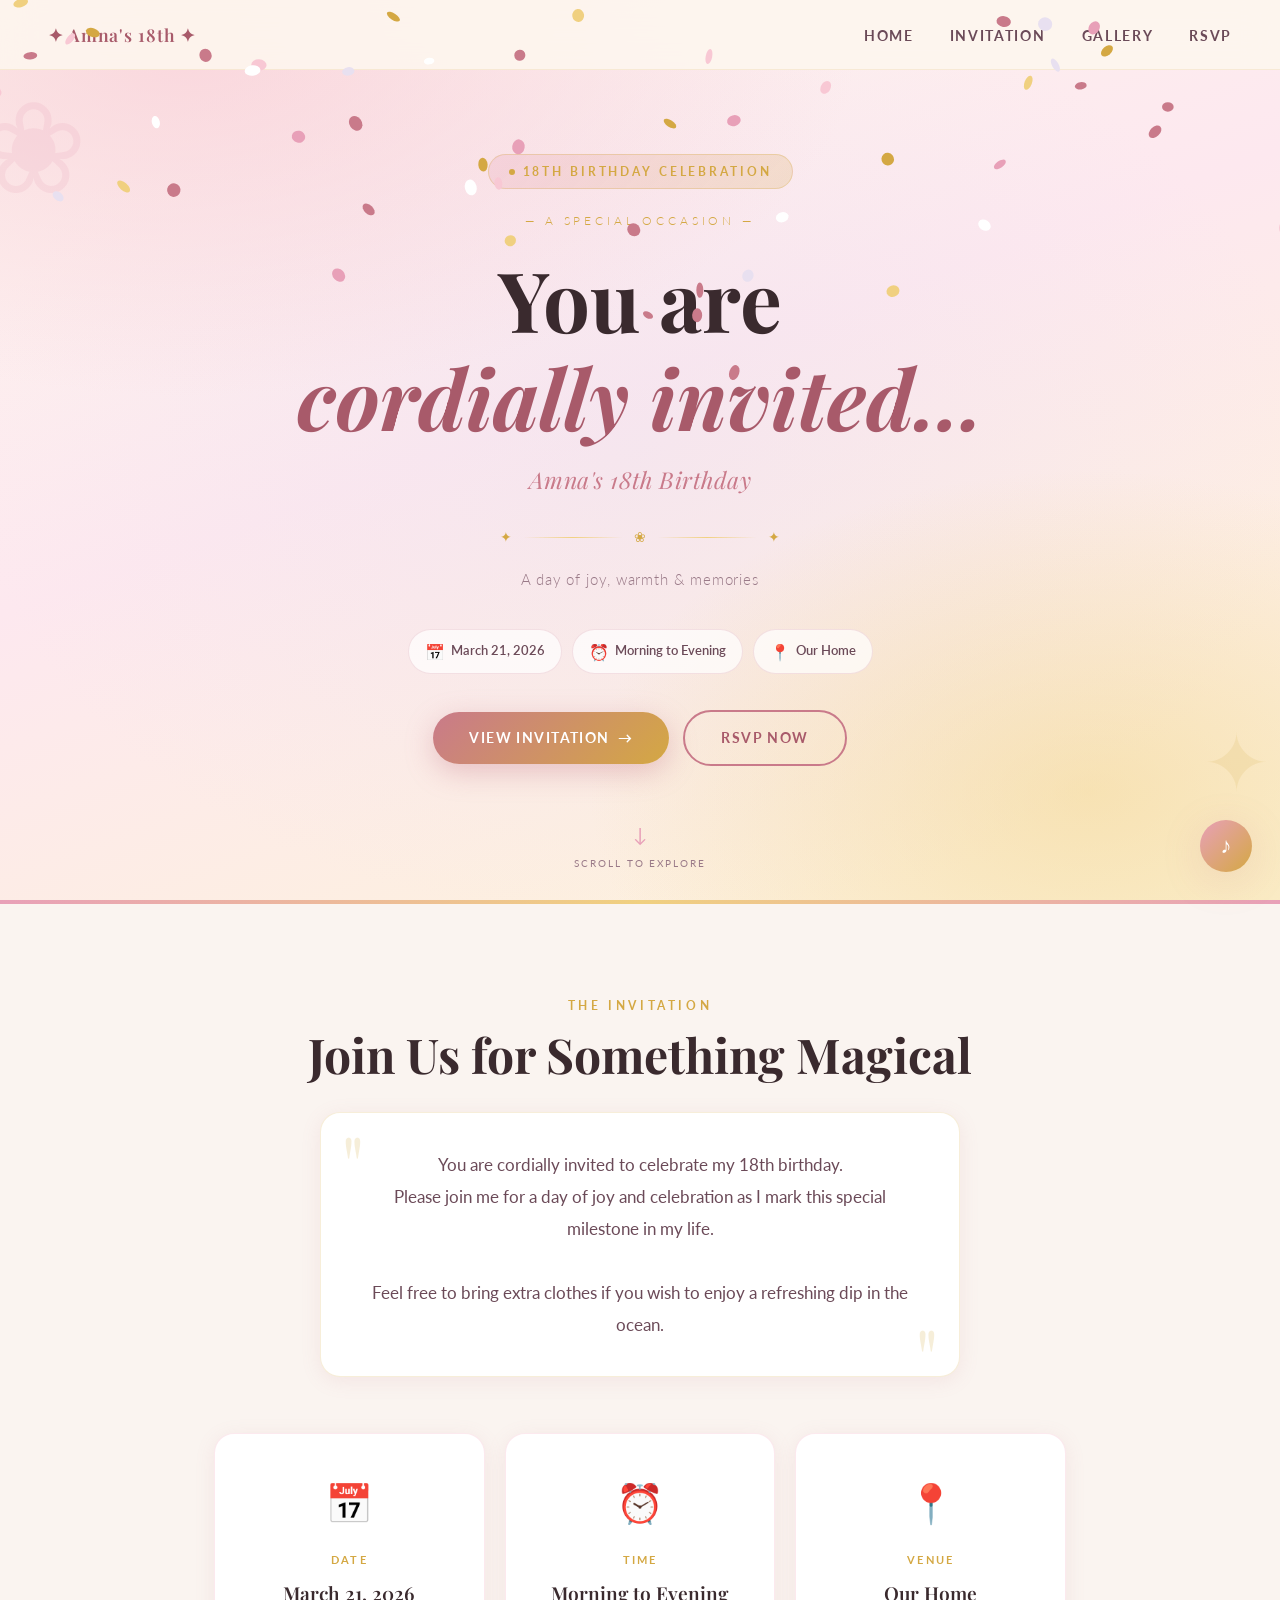
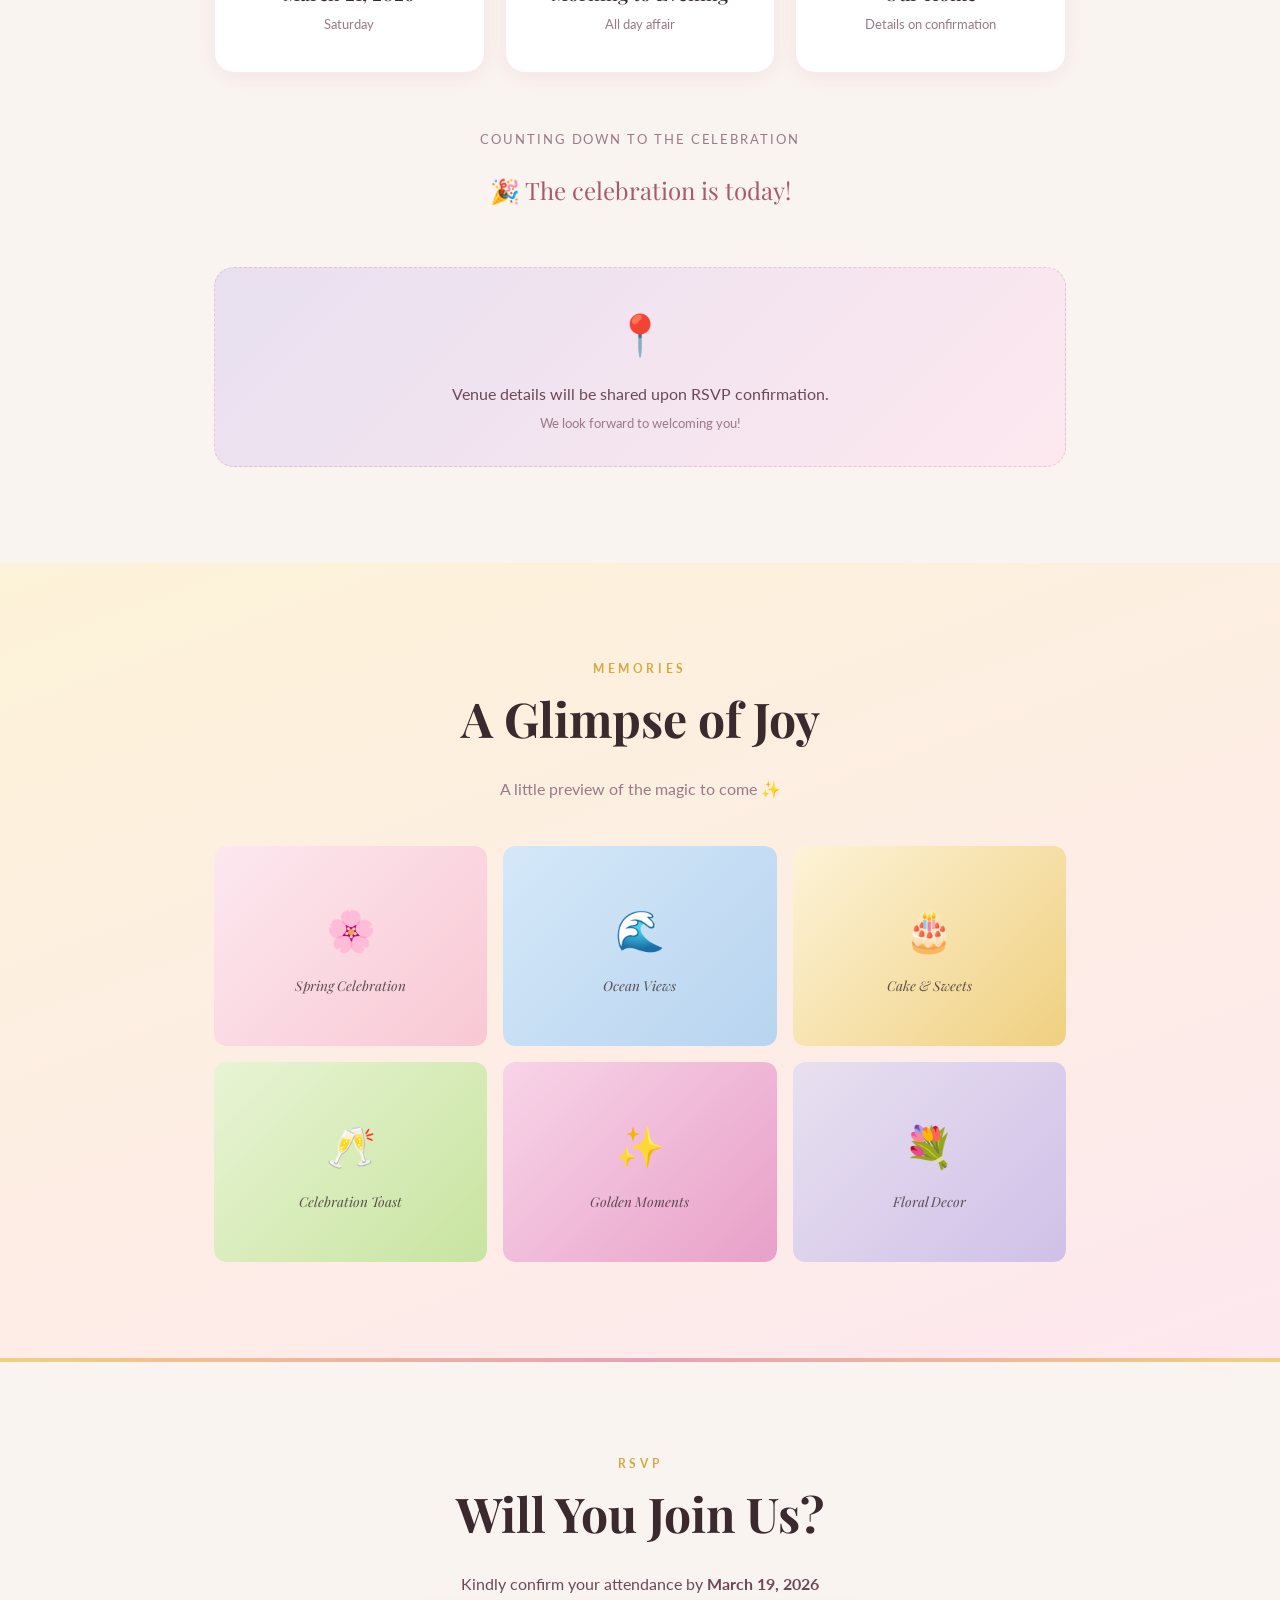
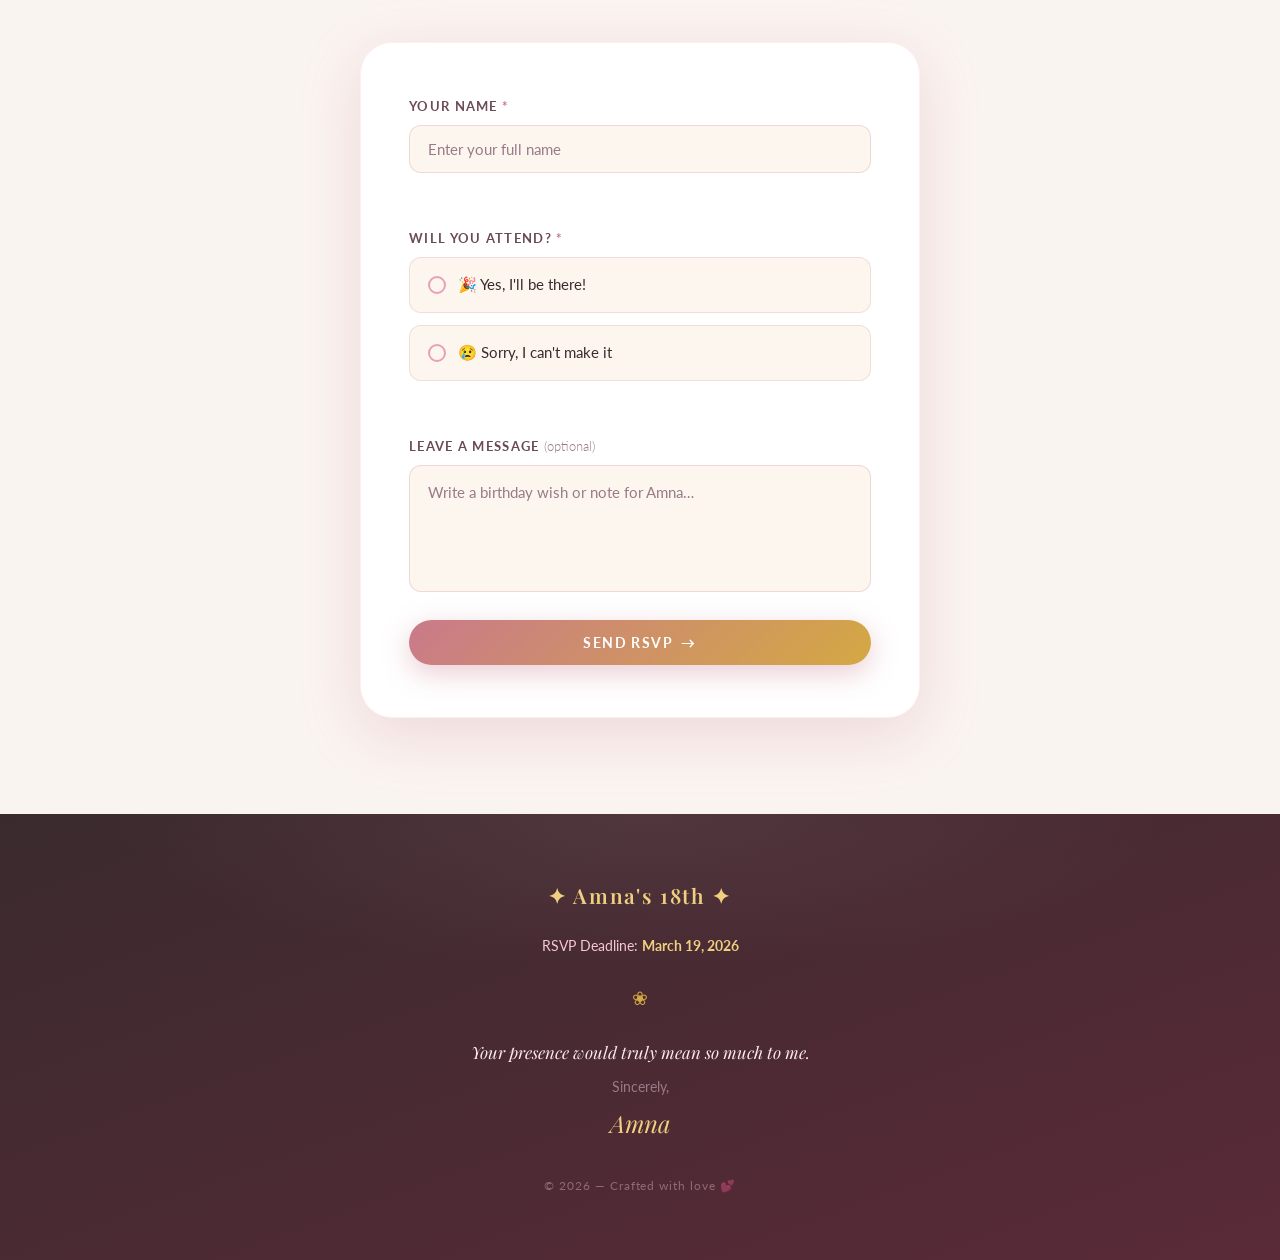
==== commit 9b649fc5: "Add files via upload" ====
--- a/index.html
+++ b/index.html
@@ -84,7 +84,7 @@
             <div class="hero-cta-row">
                 <a href="#invitation" class="btn btn-primary scroll-btn" id="viewInvite">View Invitation <span
                         class="btn-arrow">→</span></a>
-                <a href="#rsvp" class="btn btn-outline scroll-btn">RSVP Now</a>
+                <a href="rsvp.html" class="btn btn-outline">RSVP Now</a>
             </div>
         </div>
 
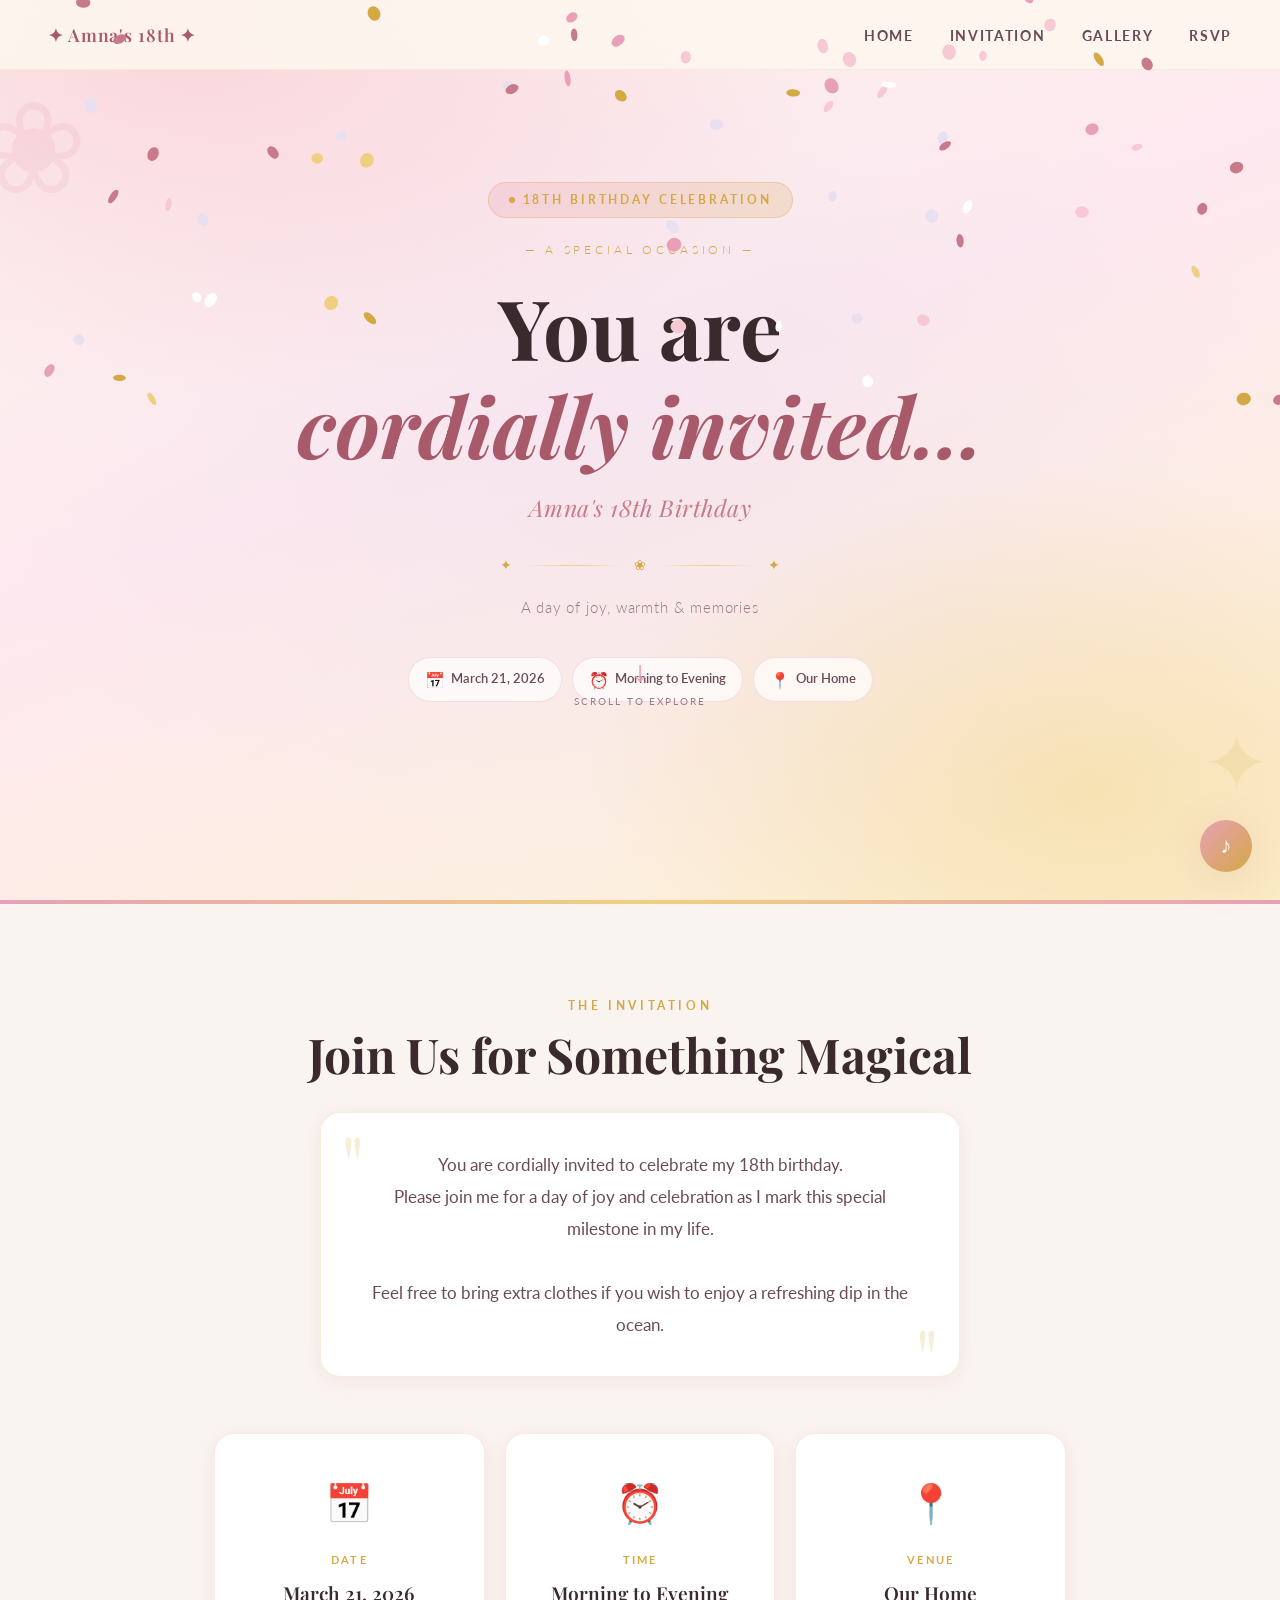
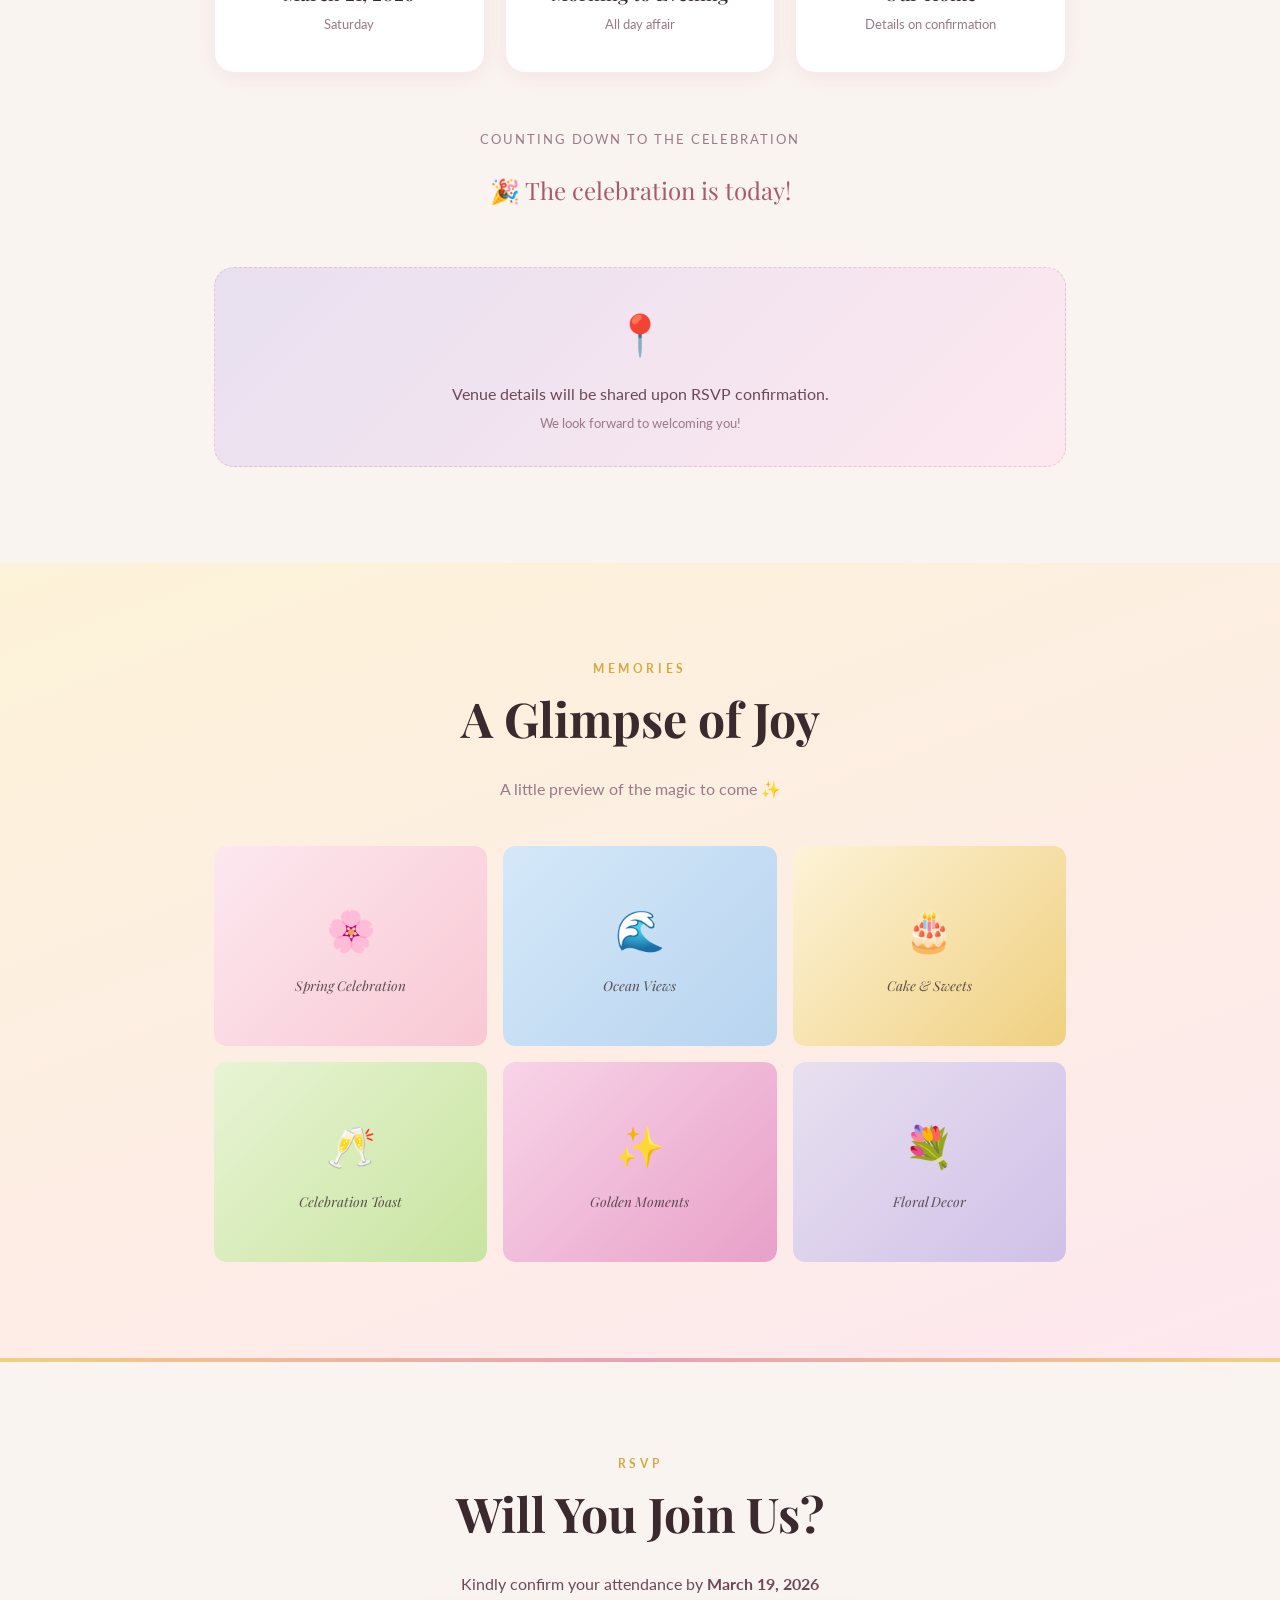
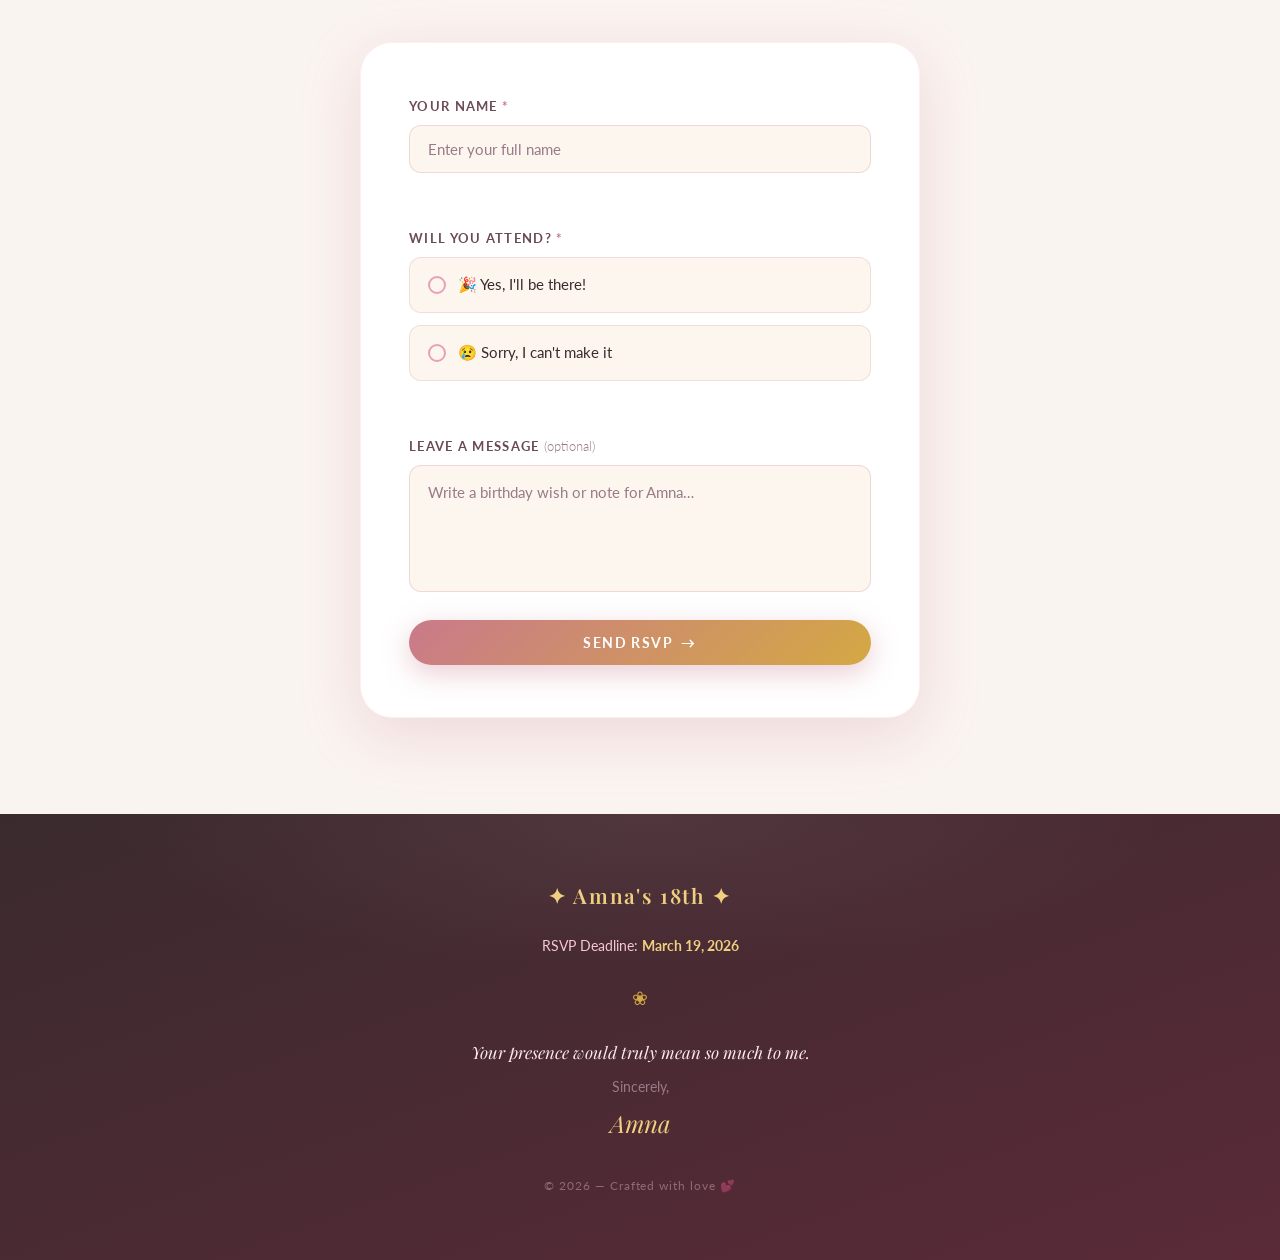
==== commit 12bf98ea: "Update index.html" ====
--- a/index.html
+++ b/index.html
@@ -79,14 +79,6 @@
                 <span class="hero-chip"><span class="hero-chip-icon">⏰</span>Morning to Evening</span>
                 <span class="hero-chip"><span class="hero-chip-icon">📍</span>Our Home</span>
             </div>
-
-            <!-- CTA row -->
-            <div class="hero-cta-row">
-                <a href="#invitation" class="btn btn-primary scroll-btn" id="viewInvite">View Invitation <span
-                        class="btn-arrow">→</span></a>
-                <a href="rsvp.html" class="btn btn-outline">RSVP Now</a>
-            </div>
-        </div>
 
         <div class="hero-scroll-hint">
             <span class="scroll-arrow">↓</span>
@@ -295,4 +287,4 @@
     <script src="script.js"></script>
 </body>
 
-</html>+</html>
